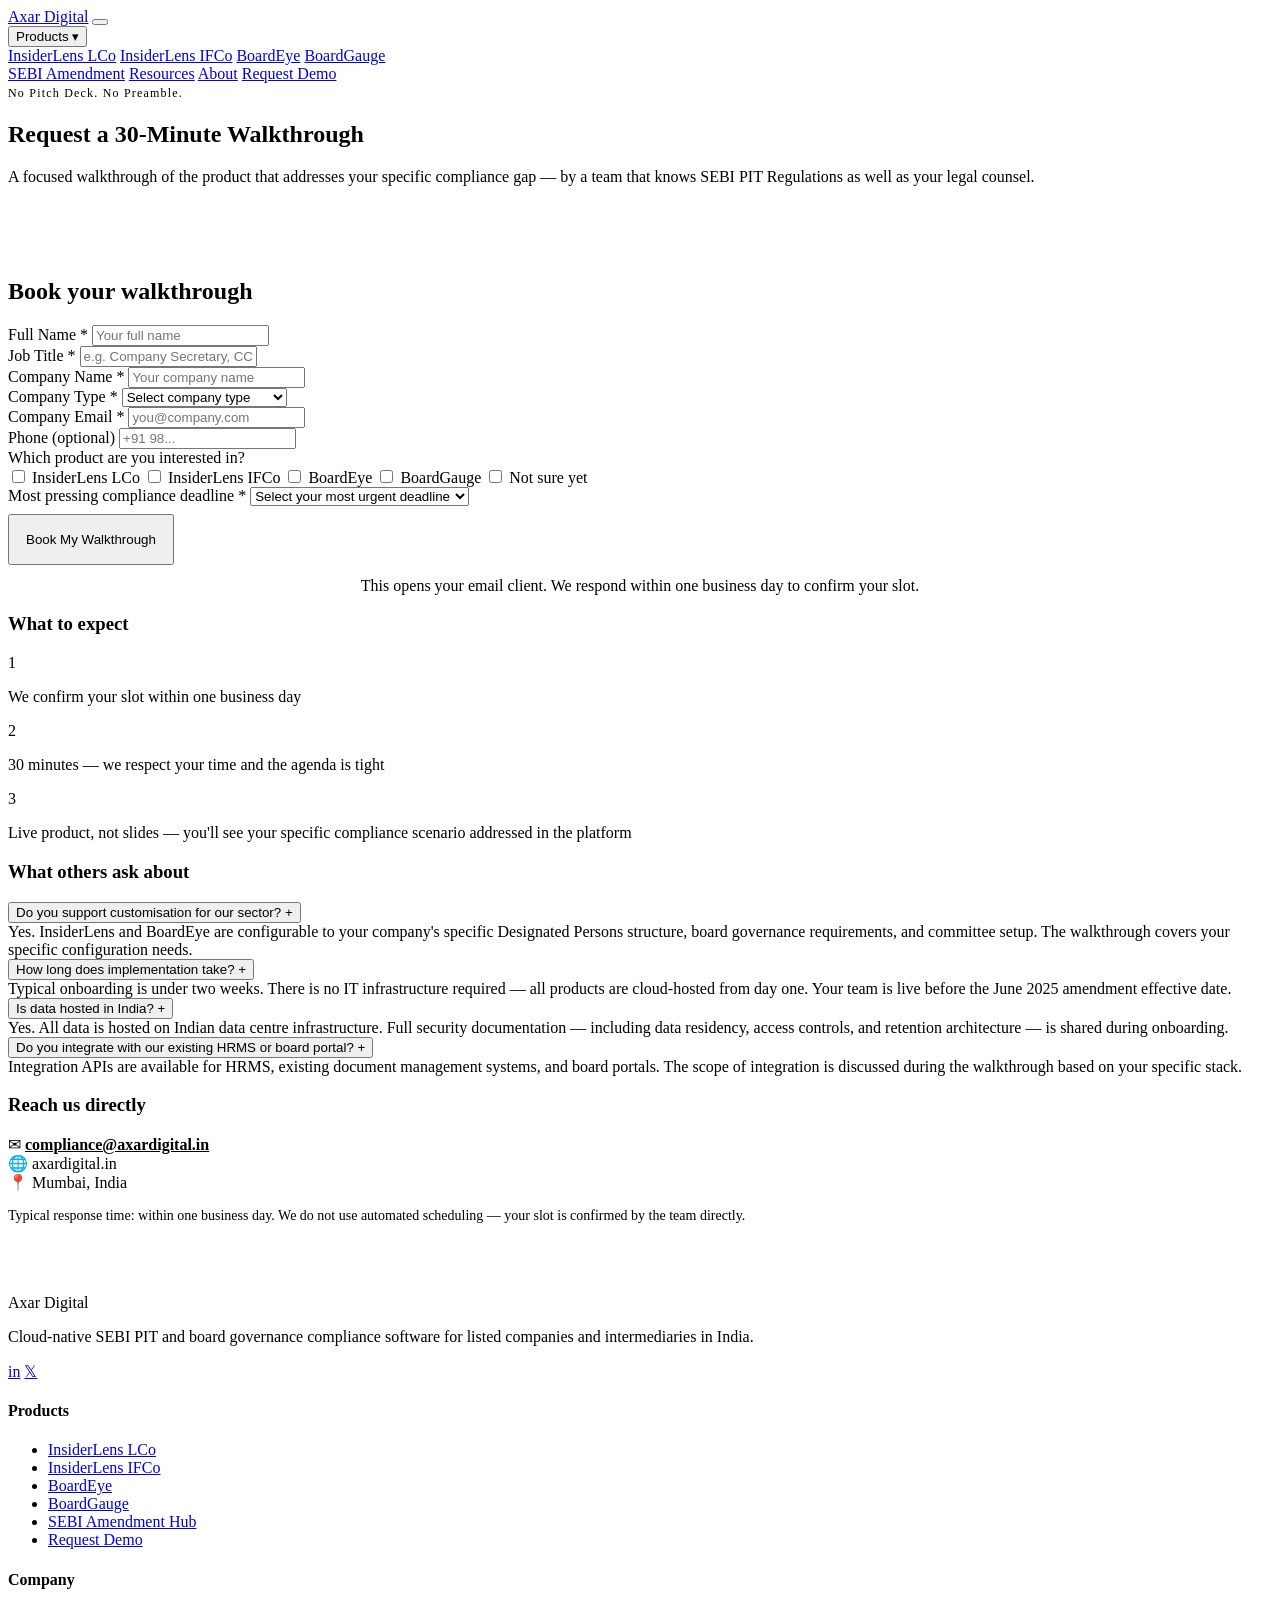
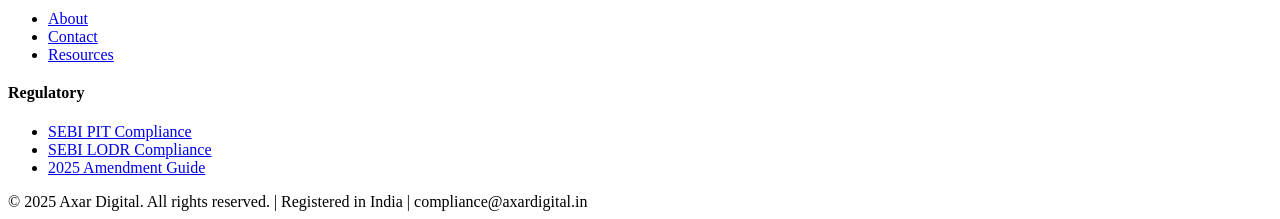
==== demo.html @ fefb60ac "Add files via upload" ====
<!DOCTYPE html>
<html lang="en">
<head>
  <meta charset="UTF-8" />
  <meta name="viewport" content="width=device-width, initial-scale=1.0" />
  <title>Request a Demo | Axar Digital — SEBI PIT Compliance Software</title>
  <meta name="description" content="Book a 30-minute product walkthrough with Axar Digital. No slides. Live demo of InsiderLens, BoardEye, or BoardGauge — tailored to your SEBI compliance gap." />
  <link rel="stylesheet" href="css/style.css" />
</head>
<body>

<!-- NAV (simplified — logo + CTA only on demo page) -->
<nav id="nav">
  <div class="container nav-inner">
    <a href="index.html" class="nav-logo">Axar Digital</a>
    <button class="hamburger" id="hamburger" aria-label="Toggle menu" aria-expanded="false">
      <span></span><span></span><span></span>
    </button>
    <div class="nav-links" id="nav-links">
      <div class="nav-item dropdown">
        <button class="nav-link dropdown-trigger" aria-expanded="false">Products ▾</button>
        <div class="dropdown-menu">
          <a href="products/insiderlens-lco.html" class="dropdown-item">InsiderLens LCo</a>
          <a href="products/insiderlens-ifco.html" class="dropdown-item">InsiderLens IFCo</a>
          <a href="products/boardeye.html" class="dropdown-item">BoardEye</a>
          <a href="products/boardgauge.html" class="dropdown-item">BoardGauge</a>
        </div>
      </div>
      <a href="sebi-pit-amendment-2025.html" class="nav-link">SEBI Amendment</a>
      <a href="index.html#resources" class="nav-link">Resources</a>
      <a href="index.html#about" class="nav-link">About</a>
      <a href="demo.html" class="btn btn-primary btn-sm">Request Demo</a>
    </div>
  </div>
</nav>
<div class="nav-spacer"></div>

<!-- HERO -->
<section class="demo-hero">
  <div class="container">
    <span class="label label--white" style="font-size:0.75rem;letter-spacing:0.1em;">No Pitch Deck. No Preamble.</span>
    <h1>Request a 30-Minute Walkthrough</h1>
    <p>A focused walkthrough of the product that addresses your specific compliance gap — by a team that knows SEBI PIT Regulations as well as your legal counsel.</p>
  </div>
</section>

<!-- DEMO LAYOUT -->
<section style="background:var(--light);padding:56px 0;">
  <div class="container">
    <div class="demo-layout">

      <!-- FORM -->
      <div class="demo-form-card">
        <h2>Book your walkthrough</h2>
        <form action="mailto:compliance@axardigital.in" method="get" enctype="text/plain">
          <input type="hidden" name="subject" value="Demo Request — Axar Digital Website" />

          <div class="form-group">
            <label class="form-label" for="d-name">Full Name *</label>
            <input class="form-control" type="text" id="d-name" name="Full_Name" required placeholder="Your full name" />
          </div>

          <div class="form-group">
            <label class="form-label" for="d-title">Job Title *</label>
            <input class="form-control" type="text" id="d-title" name="Job_Title" required placeholder="e.g. Company Secretary, CCO, CFO" />
          </div>

          <div class="form-group">
            <label class="form-label" for="d-company">Company Name *</label>
            <input class="form-control" type="text" id="d-company" name="Company_Name" required placeholder="Your company name" />
          </div>

          <div class="form-group">
            <label class="form-label" for="d-type">Company Type *</label>
            <select class="form-control" id="d-type" name="Company_Type" required>
              <option value="" disabled selected>Select company type</option>
              <option>NSE-Listed Company</option>
              <option>BSE-Listed Company</option>
              <option>SEBI-Registered Broker</option>
              <option>Investment Manager</option>
              <option>Research Analyst</option>
              <option>Investment Bank</option>
              <option>Other</option>
            </select>
          </div>

          <div class="form-group">
            <label class="form-label" for="d-email">Company Email *</label>
            <input class="form-control" type="email" id="d-email" name="Email" required placeholder="you@company.com" />
          </div>

          <div class="form-group">
            <label class="form-label" for="d-phone">Phone <span style="font-weight:400;color:var(--grey);">(optional)</span></label>
            <input class="form-control" type="tel" id="d-phone" name="Phone" placeholder="+91 98..." />
          </div>

          <div class="form-group">
            <label class="form-label">Which product are you interested in?</label>
            <div class="checkbox-group">
              <label class="checkbox-item"><input type="checkbox" name="Product" value="InsiderLens LCo" /> InsiderLens LCo</label>
              <label class="checkbox-item"><input type="checkbox" name="Product" value="InsiderLens IFCo" /> InsiderLens IFCo</label>
              <label class="checkbox-item"><input type="checkbox" name="Product" value="BoardEye" /> BoardEye</label>
              <label class="checkbox-item"><input type="checkbox" name="Product" value="BoardGauge" /> BoardGauge</label>
              <label class="checkbox-item"><input type="checkbox" name="Product" value="Not sure yet" /> Not sure yet</label>
            </div>
          </div>

          <div class="form-group">
            <label class="form-label" for="d-deadline">Most pressing compliance deadline *</label>
            <select class="form-control" id="d-deadline" name="Deadline" required>
              <option value="" disabled selected>Select your most urgent deadline</option>
              <option>June 2025 SEBI PIT Amendment</option>
              <option>Upcoming SEBI Inspection</option>
              <option>Annual Board Evaluation</option>
              <option>Board Meeting This Quarter</option>
              <option>General Compliance Review</option>
            </select>
          </div>

          <button type="submit" class="btn btn-primary btn-full" style="margin-top:8px;padding:16px;">Book My Walkthrough</button>
          <p class="form-note" style="text-align:center;margin-top:12px;">This opens your email client. We respond within one business day to confirm your slot.</p>
        </form>
      </div>

      <!-- ASIDE -->
      <div class="demo-aside">

        <!-- What to expect -->
        <div class="demo-aside-card">
          <h3>What to expect</h3>
          <div class="step-list">
            <div class="step-item">
              <div class="step-num">1</div>
              <p class="step-text">We confirm your slot within one business day</p>
            </div>
            <div class="step-item">
              <div class="step-num">2</div>
              <p class="step-text">30 minutes — we respect your time and the agenda is tight</p>
            </div>
            <div class="step-item">
              <div class="step-num">3</div>
              <p class="step-text">Live product, not slides — you'll see your specific compliance scenario addressed in the platform</p>
            </div>
          </div>
        </div>

        <!-- FAQ accordion -->
        <div class="demo-aside-card">
          <h3>What others ask about</h3>
          <div class="faq-list">

            <div class="faq-item">
              <button class="faq-question" aria-expanded="false">
                Do you support customisation for our sector?
                <span class="faq-icon">+</span>
              </button>
              <div class="faq-answer">
                Yes. InsiderLens and BoardEye are configurable to your company's specific Designated Persons structure, board governance requirements, and committee setup. The walkthrough covers your specific configuration needs.
              </div>
            </div>

            <div class="faq-item">
              <button class="faq-question" aria-expanded="false">
                How long does implementation take?
                <span class="faq-icon">+</span>
              </button>
              <div class="faq-answer">
                Typical onboarding is under two weeks. There is no IT infrastructure required — all products are cloud-hosted from day one. Your team is live before the June 2025 amendment effective date.
              </div>
            </div>

            <div class="faq-item">
              <button class="faq-question" aria-expanded="false">
                Is data hosted in India?
                <span class="faq-icon">+</span>
              </button>
              <div class="faq-answer">
                Yes. All data is hosted on Indian data centre infrastructure. Full security documentation — including data residency, access controls, and retention architecture — is shared during onboarding.
              </div>
            </div>

            <div class="faq-item">
              <button class="faq-question" aria-expanded="false">
                Do you integrate with our existing HRMS or board portal?
                <span class="faq-icon">+</span>
              </button>
              <div class="faq-answer">
                Integration APIs are available for HRMS, existing document management systems, and board portals. The scope of integration is discussed during the walkthrough based on your specific stack.
              </div>
            </div>

          </div>
        </div>

        <!-- Contact block -->
        <div class="demo-aside-card">
          <h3>Reach us directly</h3>
          <div class="contact-block">
            <div class="contact-item">
              <span class="contact-icon">✉</span>
              <a href="mailto:compliance@axardigital.in" style="color:var(--amber);font-weight:600;">compliance@axardigital.in</a>
            </div>
            <div class="contact-item">
              <span class="contact-icon">🌐</span>
              <span>axardigital.in</span>
            </div>
            <div class="contact-item">
              <span class="contact-icon">📍</span>
              <span>Mumbai, India</span>
            </div>
          </div>
          <p style="margin-top:16px;font-size:0.875rem;color:var(--grey);">Typical response time: within one business day. We do not use automated scheduling — your slot is confirmed by the team directly.</p>
        </div>

      </div>
    </div>
  </div>
</section>

<!-- FOOTER -->
<footer class="footer" id="about">
  <div class="container footer-grid">
    <div class="footer-col">
      <div class="footer-logo">Axar Digital</div>
      <p class="footer-tagline">Cloud-native SEBI PIT and board governance compliance software for listed companies and intermediaries in India.</p>
      <div class="footer-social">
        <a href="#" aria-label="LinkedIn">in</a>
        <a href="#" aria-label="Twitter">𝕏</a>
      </div>
    </div>
    <div class="footer-col">
      <h4>Products</h4>
      <ul>
        <li><a href="products/insiderlens-lco.html">InsiderLens LCo</a></li>
        <li><a href="products/insiderlens-ifco.html">InsiderLens IFCo</a></li>
        <li><a href="products/boardeye.html">BoardEye</a></li>
        <li><a href="products/boardgauge.html">BoardGauge</a></li>
        <li><a href="sebi-pit-amendment-2025.html">SEBI Amendment Hub</a></li>
        <li><a href="demo.html">Request Demo</a></li>
      </ul>
    </div>
    <div class="footer-col">
      <h4>Company</h4>
      <ul>
        <li><a href="index.html#about">About</a></li>
        <li><a href="demo.html">Contact</a></li>
        <li><a href="index.html#resources">Resources</a></li>
      </ul>
      <h4 style="margin-top:20px;">Regulatory</h4>
      <ul>
        <li><a href="products/insiderlens-lco.html">SEBI PIT Compliance</a></li>
        <li><a href="products/boardeye.html">SEBI LODR Compliance</a></li>
        <li><a href="sebi-pit-amendment-2025.html">2025 Amendment Guide</a></li>
      </ul>
    </div>
  </div>
  <div class="footer-bottom">
    <div class="container">© 2025 Axar Digital. All rights reserved. | Registered in India | compliance@axardigital.in</div>
  </div>
</footer>

<script src="js/main.js"></script>
</body>
</html>
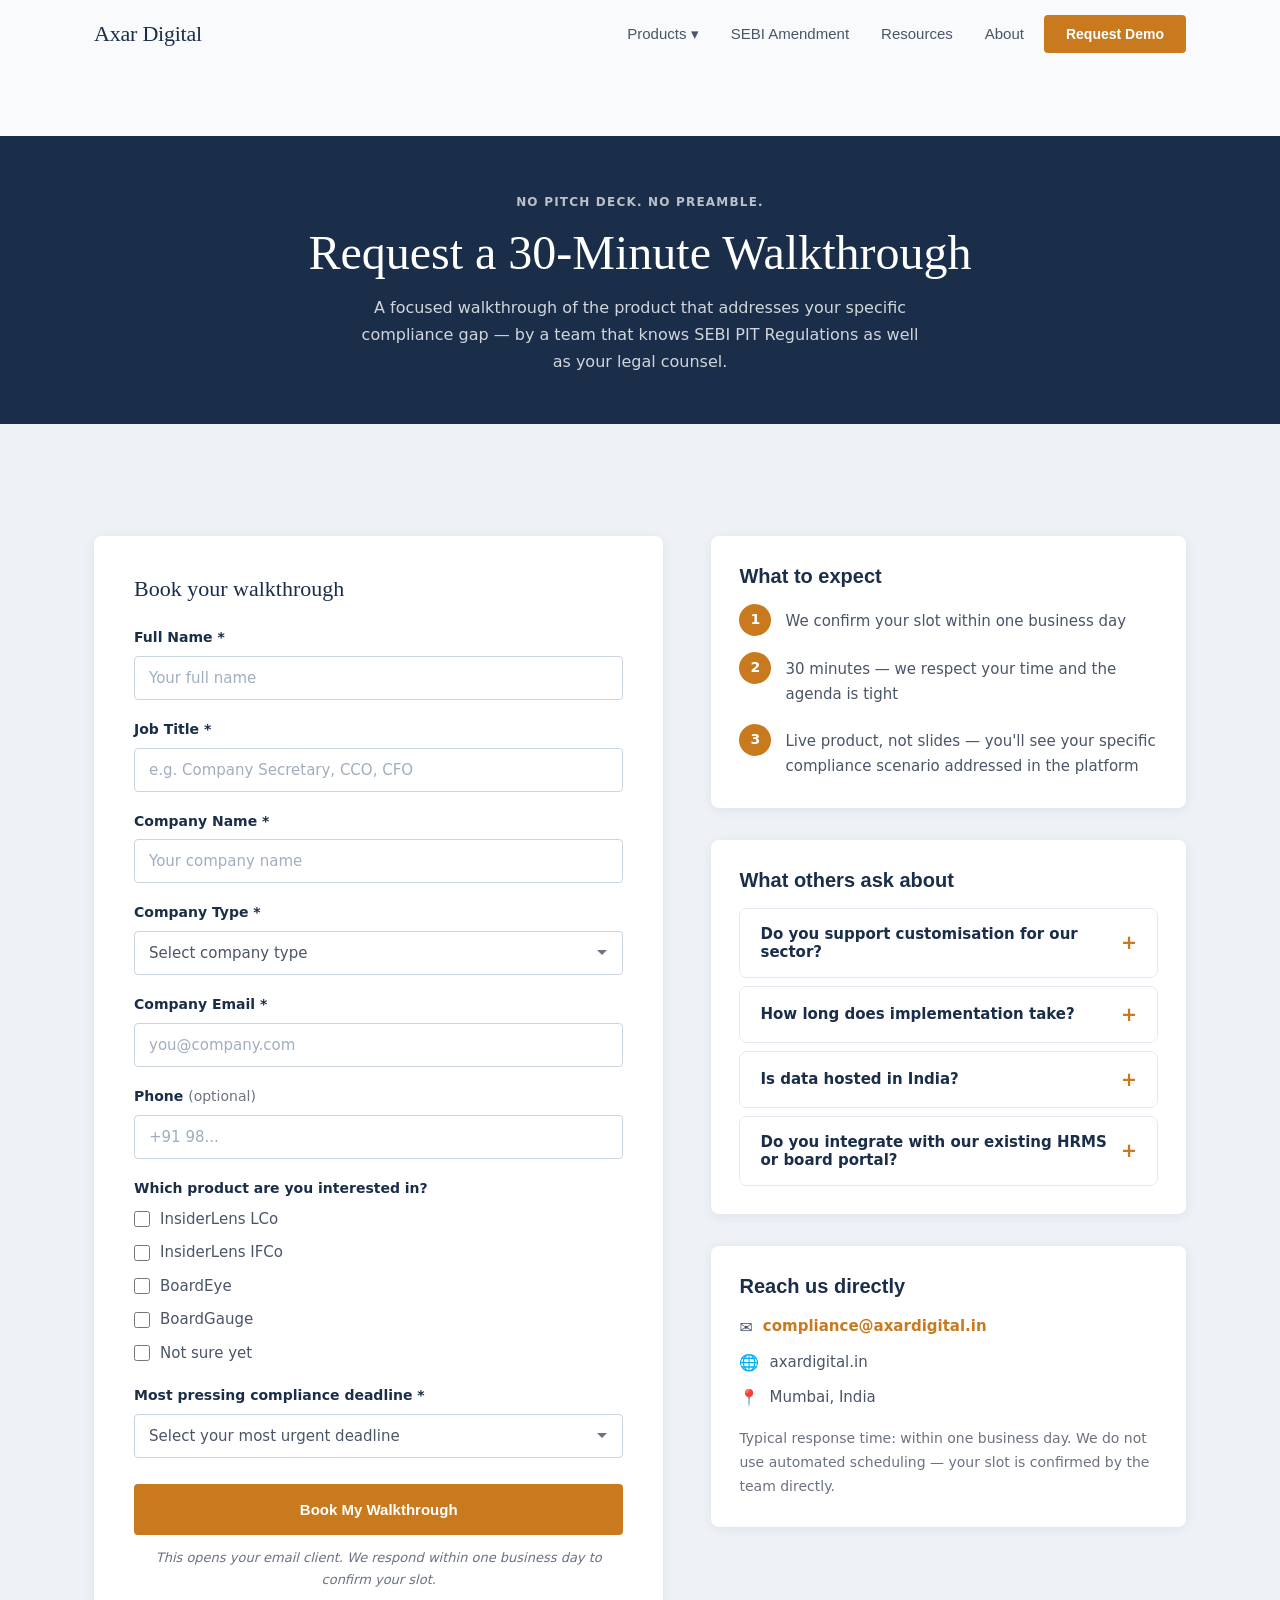
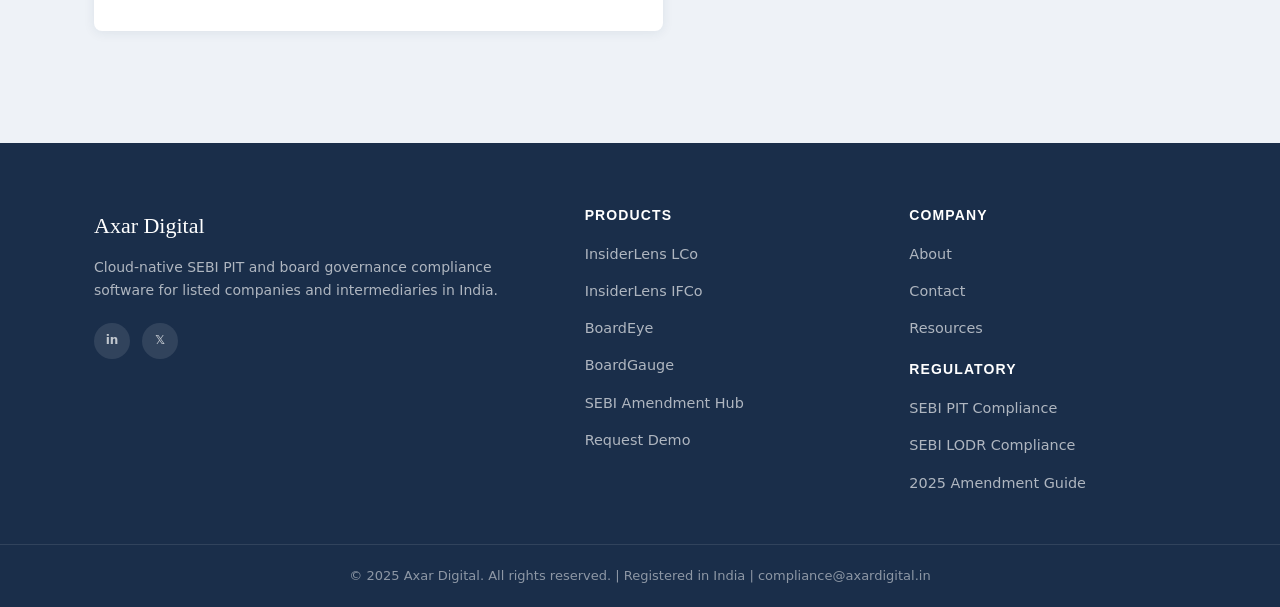
==== commit 42e2733a: "Add favicon link to demo.html" ====
--- a/demo.html
+++ b/demo.html
@@ -6,6 +6,7 @@
   <title>Request a Demo | Axar Digital — SEBI PIT Compliance Software</title>
   <meta name="description" content="Book a 30-minute product walkthrough with Axar Digital. No slides. Live demo of InsiderLens, BoardEye, or BoardGauge — tailored to your SEBI compliance gap." />
   <link rel="stylesheet" href="css/style.css" />
+  <link rel="icon" type="image/x-icon" href="favicon.ico" />
 </head>
 <body>
 
--- a/css/style.css
+++ b/css/style.css
@@ -0,0 +1,577 @@
+/* ============================================================
+   AXAR DIGITAL — STYLESHEET
+   Design system: Navy / Amber / Slate
+   ============================================================ */
+
+/* 1. RESET
+   ============================================================ */
+*, *::before, *::after { box-sizing: border-box; margin: 0; padding: 0; }
+html { scroll-behavior: smooth; -webkit-text-size-adjust: 100%; }
+img, svg { display: block; max-width: 100%; }
+button { cursor: pointer; border: none; background: none; font-family: inherit; }
+a { text-decoration: none; color: inherit; }
+ul, ol { list-style: none; }
+input, select, textarea { font-family: inherit; }
+
+/* 2. CUSTOM PROPERTIES
+   ============================================================ */
+:root {
+  --navy:      #1A2E4A;
+  --amber:     #C97A1E;
+  --amber-dark:#A8651A;
+  --slate:     #4A5568;
+  --light:     #EEF2F7;
+  --off-white: #F8FAFC;
+  --white:     #FFFFFF;
+  --red:       #C0392B;
+  --green:     #1A6B3A;
+  --grey:      #6B7280;
+  --amber-bg:  #FFF8EE;
+  --red-bg:    #FEF2F2;
+  --green-bg:  #F0FBF5;
+  --teal:      #0D5C6E;
+  --purple:    #4A2E7A;
+  --forest:    #1A4A2E;
+
+  --shadow-card: 0 2px 12px rgba(26,46,74,0.08);
+  --shadow-nav:  0 2px 16px rgba(26,46,74,0.12);
+
+  --radius-card: 8px;
+  --radius-btn:  4px;
+  --radius-tag:  2px;
+
+  --section-py:   80px;
+  --container-w:  1140px;
+  --container-px: 24px;
+  --gap-card:     24px;
+}
+
+/* 3. BASE TYPOGRAPHY
+   ============================================================ */
+@import url('https://fonts.googleapis.com/css2?family=DM+Serif+Display&family=DM+Sans:wght@400;500;600;700&display=swap');
+
+html { font-size: 16px; }
+body {
+  font-family: 'DM Sans', system-ui, sans-serif;
+  font-size: 1rem;
+  line-height: 1.7;
+  color: var(--slate);
+  background: var(--off-white);
+  -webkit-font-smoothing: antialiased;
+}
+
+h1, h2, h3, h4 { line-height: 1.2; color: var(--navy); }
+h1 { font-family: 'DM Serif Display', Georgia, serif; font-size: clamp(2rem, 5vw, 3rem); font-weight: 400; }
+h2 { font-family: 'DM Serif Display', Georgia, serif; font-size: clamp(1.5rem, 3.5vw, 2rem); font-weight: 400; }
+h3 { font-family: 'DM Sans', sans-serif; font-size: 1.25rem; font-weight: 700; }
+h4 { font-family: 'DM Sans', sans-serif; font-size: 1rem; font-weight: 700; }
+p  { margin-bottom: 0.75rem; }
+p:last-child { margin-bottom: 0; }
+strong { font-weight: 700; color: var(--navy); }
+small, .text-sm { font-size: 0.875rem; color: var(--grey); }
+
+/* 4. LAYOUT UTILITIES
+   ============================================================ */
+.container {
+  max-width: var(--container-w);
+  margin-left: auto;
+  margin-right: auto;
+  padding-left: var(--container-px);
+  padding-right: var(--container-px);
+}
+
+.section { padding: var(--section-py) 0; }
+.section--light  { background: var(--light); }
+.section--navy   { background: var(--navy); }
+.section--white  { background: var(--white); }
+.section--amber  { background: var(--amber); }
+
+.grid-2  { display: grid; grid-template-columns: 1fr 1fr; gap: var(--gap-card); }
+.grid-3  { display: grid; grid-template-columns: repeat(3, 1fr); gap: var(--gap-card); }
+.grid-4  { display: grid; grid-template-columns: repeat(4, 1fr); gap: var(--gap-card); }
+.flex-row { display: flex; align-items: center; gap: 16px; }
+.flex-col { display: flex; flex-direction: column; gap: 16px; }
+.flex-center { display: flex; align-items: center; justify-content: center; }
+.text-center { text-align: center; }
+.text-white  { color: var(--white); }
+.text-amber  { color: var(--amber); }
+.text-navy   { color: var(--navy); }
+.text-grey   { color: var(--grey); }
+.mt-8  { margin-top: 8px; }
+.mt-16 { margin-top: 16px; }
+.mt-24 { margin-top: 24px; }
+.mt-32 { margin-top: 32px; }
+.mt-48 { margin-top: 48px; }
+.mb-8  { margin-bottom: 8px; }
+.mb-16 { margin-bottom: 16px; }
+.mb-24 { margin-bottom: 24px; }
+.mb-32 { margin-bottom: 32px; }
+.mb-48 { margin-bottom: 48px; }
+
+/* 5. COMPONENTS
+   ============================================================ */
+
+/* Buttons */
+.btn {
+  display: inline-flex; align-items: center; justify-content: center;
+  padding: 14px 28px; font-family: 'DM Sans', sans-serif;
+  font-size: 0.9375rem; font-weight: 600; border-radius: var(--radius-btn);
+  transition: background 0.2s, color 0.2s, border-color 0.2s;
+  white-space: nowrap; line-height: 1;
+}
+.btn-primary { background: var(--amber); color: var(--white); border: 2px solid var(--amber); }
+.btn-primary:hover { background: var(--amber-dark); border-color: var(--amber-dark); }
+.btn-secondary { background: transparent; color: var(--navy); border: 2px solid var(--navy); }
+.btn-secondary:hover { background: var(--navy); color: var(--white); }
+.btn-outline-white { background: transparent; color: var(--white); border: 2px solid var(--white); }
+.btn-outline-white:hover { background: var(--white); color: var(--navy); }
+.btn-white { background: var(--white); color: var(--navy); border: 2px solid var(--white); }
+.btn-white:hover { background: var(--off-white); }
+.btn-sm { padding: 10px 20px; font-size: 0.875rem; }
+.btn-lg { padding: 18px 36px; font-size: 1rem; }
+.btn-full { width: 100%; }
+
+/* Tags */
+.tag {
+  display: inline-block; padding: 4px 10px;
+  font-size: 0.75rem; font-weight: 600; letter-spacing: 0.03em;
+  border-radius: var(--radius-tag); text-transform: uppercase;
+}
+.tag-amber { background: var(--amber-bg); color: var(--amber); border: 1px solid var(--amber); }
+.tag-navy  { background: var(--light); color: var(--navy); border: 1px solid var(--navy); }
+.tag-red   { background: var(--red-bg); color: var(--red); }
+.tag-green { background: var(--green-bg); color: var(--green); }
+
+/* Label (small uppercase above headings) */
+.label {
+  display: block; font-size: 0.8125rem; font-weight: 600;
+  letter-spacing: 0.12em; text-transform: uppercase; color: var(--amber);
+  margin-bottom: 12px;
+}
+.label--white { color: rgba(255,255,255,0.7); }
+
+/* Cards */
+.card {
+  background: var(--white); border-radius: var(--radius-card);
+  box-shadow: var(--shadow-card); padding: 32px; overflow: hidden;
+  transition: box-shadow 0.2s;
+}
+.card:hover { box-shadow: 0 4px 24px rgba(26,46,74,0.13); }
+.card--accent-top { border-top: 4px solid var(--navy); }
+.card--accent-navy   { border-top: 4px solid var(--navy); }
+.card--accent-teal   { border-top: 4px solid var(--teal); }
+.card--accent-purple { border-top: 4px solid var(--purple); }
+.card--accent-forest { border-top: 4px solid var(--forest); }
+.card--accent-amber  { border-left: 4px solid var(--amber); border-radius: 0 var(--radius-card) var(--radius-card) 0; }
+.card--light { background: var(--light); box-shadow: none; }
+.card--navy-dark { background: rgba(255,255,255,0.06); border: 1px solid rgba(255,255,255,0.14); border-radius: var(--radius-card); padding: 32px; text-align: center; }
+
+/* Feature card */
+.feature-card {
+  background: var(--white); border-left: 4px solid var(--amber);
+  border-radius: 0 var(--radius-card) var(--radius-card) 0;
+  padding: 24px 24px 24px 28px; box-shadow: var(--shadow-card);
+}
+.feature-card h3 { font-size: 1rem; margin-bottom: 6px; }
+.feature-card p  { font-size: 0.9375rem; margin: 0; }
+
+/* Stat bar */
+.stat-bar {
+  background: var(--navy); padding: 32px 0;
+}
+.stat-bar .stat-item {
+  text-align: center; padding: 0 24px;
+  border-right: 1px solid rgba(255,255,255,0.15);
+}
+.stat-bar .stat-item:last-child { border-right: none; }
+.stat-bar .stat-num {
+  font-family: 'DM Serif Display', serif; font-size: 2rem;
+  color: var(--amber); display: block; line-height: 1;
+}
+.stat-bar .stat-label { color: rgba(255,255,255,0.75); font-size: 0.875rem; margin-top: 6px; }
+.stat-bar-grid { display: grid; grid-template-columns: repeat(3, 1fr); }
+
+/* Outcome rows */
+.outcome-list { display: flex; flex-direction: column; gap: 12px; }
+.outcome-item {
+  display: flex; align-items: flex-start; gap: 12px;
+  background: var(--green-bg); border-left: 4px solid var(--green);
+  padding: 14px 20px; border-radius: 0 var(--radius-card) var(--radius-card) 0;
+  font-size: 0.9375rem;
+}
+.outcome-icon {
+  flex-shrink: 0; width: 22px; height: 22px; background: var(--green);
+  border-radius: 50%; display: flex; align-items: center; justify-content: center;
+  color: white; font-size: 12px; font-weight: 700; margin-top: 1px;
+}
+
+/* Competitor callout band */
+.callout-band {
+  padding: 32px; border-radius: var(--radius-card); margin: 40px 0;
+}
+.callout-band--amber { background: var(--amber-bg); border-left: 4px solid var(--amber); }
+.callout-band--red   { background: var(--red-bg); border-left: 4px solid var(--red); }
+.callout-band--navy  { background: var(--light); border-left: 4px solid var(--navy); }
+.callout-band--teal  { background: #EEF7FA; border-left: 4px solid var(--teal); }
+.callout-band--purple { background: #F3EEF8; border-left: 4px solid var(--purple); }
+.callout-band--forest { background: #EEF6F0; border-left: 4px solid var(--forest); }
+.callout-band strong { color: var(--navy); }
+
+/* Comparison table */
+.comparison-table { width: 100%; border-collapse: collapse; border-radius: var(--radius-card); overflow: hidden; box-shadow: var(--shadow-card); }
+.comparison-table th {
+  background: var(--navy); color: var(--white); padding: 14px 16px;
+  font-size: 0.9rem; font-weight: 600; text-align: left;
+}
+.comparison-table td {
+  padding: 13px 16px; font-size: 0.9rem; border-bottom: 1px solid #E2E8F0;
+  vertical-align: middle;
+}
+.comparison-table tr:nth-child(even) td { background: #F8FAFC; }
+.comparison-table tr:last-child td { border-bottom: none; }
+.comparison-table td:first-child { font-weight: 600; color: var(--navy); }
+.check-yes   { color: var(--green); font-size: 1.1rem; font-weight: 700; }
+.check-no    { color: var(--red);   font-size: 1.1rem; font-weight: 700; }
+.check-part  { color: var(--amber); font-size: 0.85rem; font-weight: 600; }
+.check-badge {
+  display: inline-flex; align-items: center; justify-content: center;
+  width: 26px; height: 26px; border-radius: 50%;
+  font-size: 0.75rem; font-weight: 700;
+}
+.badge-yes    { background: var(--green-bg); color: var(--green); }
+.badge-no     { background: var(--red-bg);   color: var(--red); }
+.badge-part   { background: var(--amber-bg); color: var(--amber); font-size: 0.65rem; }
+
+/* Objections table */
+.obj-table { width: 100%; border-collapse: collapse; border-radius: var(--radius-card); overflow: hidden; box-shadow: var(--shadow-card); }
+.obj-table th { background: var(--navy); color: var(--white); padding: 14px 20px; font-size: 0.9rem; font-weight: 600; text-align: left; }
+.obj-table td { padding: 16px 20px; font-size: 0.9rem; border-bottom: 1px solid #E2E8F0; vertical-align: top; }
+.obj-table tr:last-child td { border-bottom: none; }
+.obj-table td:first-child { background: var(--red-bg); color: var(--red); font-weight: 600; width: 35%; }
+.obj-table td:last-child  { background: var(--green-bg); }
+
+/* FAQ Accordion */
+.faq-list { display: flex; flex-direction: column; gap: 8px; }
+.faq-item { border: 1px solid #E2E8F0; border-radius: var(--radius-card); overflow: hidden; }
+.faq-question {
+  width: 100%; padding: 16px 20px; text-align: left;
+  font-size: 0.9375rem; font-weight: 600; color: var(--navy);
+  background: var(--white); display: flex; justify-content: space-between; align-items: center;
+  transition: background 0.15s;
+}
+.faq-question:hover { background: var(--light); }
+.faq-question .faq-icon { transition: transform 0.25s; font-size: 1.2rem; color: var(--amber); flex-shrink: 0; }
+.faq-question[aria-expanded="true"] .faq-icon { transform: rotate(45deg); }
+.faq-answer { padding: 0 20px; max-height: 0; overflow: hidden; transition: max-height 0.3s ease, padding 0.3s; font-size: 0.9375rem; }
+.faq-answer.open { max-height: 200px; padding: 0 20px 16px; }
+
+/* Forms */
+.form-group { display: flex; flex-direction: column; gap: 6px; margin-bottom: 18px; }
+.form-label { font-size: 0.875rem; font-weight: 600; color: var(--navy); }
+.form-control {
+  padding: 12px 14px; border: 1.5px solid #CBD5E0; border-radius: var(--radius-btn);
+  font-size: 0.9375rem; color: var(--slate); background: var(--white);
+  transition: border-color 0.2s, box-shadow 0.2s; outline: none;
+}
+.form-control:focus { border-color: var(--amber); box-shadow: 0 0 0 3px rgba(201,122,30,0.12); }
+.form-control::placeholder { color: #A0AEC0; }
+select.form-control { appearance: none; background-image: url("data:image/svg+xml,%3Csvg xmlns='http://www.w3.org/2000/svg' width='12' height='8' viewBox='0 0 12 8'%3E%3Cpath fill='%236B7280' d='M1 1l5 5 5-5'/%3E%3C/svg%3E"); background-repeat: no-repeat; background-position: right 14px center; padding-right: 36px; }
+.checkbox-group { display: flex; flex-direction: column; gap: 8px; }
+.checkbox-item { display: flex; align-items: center; gap: 10px; font-size: 0.9375rem; cursor: pointer; }
+.checkbox-item input[type="checkbox"] { width: 16px; height: 16px; accent-color: var(--amber); }
+.form-note { font-size: 0.8125rem; color: var(--grey); font-style: italic; margin-top: 6px; }
+
+/* Reassurance number circles */
+.step-list { display: flex; flex-direction: column; gap: 16px; }
+.step-item { display: flex; align-items: flex-start; gap: 14px; }
+.step-num {
+  flex-shrink: 0; width: 32px; height: 32px; background: var(--amber);
+  border-radius: 50%; color: var(--white); font-weight: 700;
+  font-size: 0.875rem; display: flex; align-items: center; justify-content: center;
+}
+.step-text { font-size: 0.9375rem; padding-top: 5px; }
+
+/* Stat pills */
+.stat-pill {
+  display: inline-flex; align-items: center; gap: 8px;
+  background: var(--white); color: var(--navy);
+  padding: 8px 18px; border-radius: 999px; font-size: 0.875rem; font-weight: 600;
+  box-shadow: var(--shadow-card);
+}
+.stat-pill span { color: var(--amber); font-weight: 700; }
+
+/* Buyer+Problem two col */
+.bp-col {
+  padding: 32px; border-radius: 0 var(--radius-card) var(--radius-card) 0;
+}
+.bp-col--built { background: var(--light); border-left: 4px solid var(--navy); }
+.bp-col--risk  { background: var(--red-bg); border-left: 4px solid var(--red); }
+.bp-col .bp-label { font-size: 0.75rem; font-weight: 700; text-transform: uppercase; letter-spacing: 0.1em; margin-bottom: 10px; }
+.bp-col--built .bp-label { color: var(--navy); }
+.bp-col--risk  .bp-label { color: var(--red); }
+.bp-col p { font-size: 0.9375rem; }
+
+/* Amendment action card */
+.action-card {
+  background: var(--white); border-radius: var(--radius-card);
+  box-shadow: var(--shadow-card); padding: 28px;
+}
+.action-tag {
+  display: inline-block; background: var(--red-bg); color: var(--red);
+  font-size: 0.75rem; font-weight: 700; padding: 4px 10px;
+  border-radius: var(--radius-tag); margin-top: 12px;
+}
+.enforcement-card {
+  background: var(--white); border-left: 4px solid var(--red);
+  border-radius: 0 var(--radius-card) var(--radius-card) 0;
+  padding: 24px 28px; box-shadow: var(--shadow-card);
+}
+
+/* Logo placeholder boxes */
+.logo-placeholder {
+  background: var(--light); border: 1px solid #CBD5E0;
+  border-radius: 6px; padding: 16px 24px;
+  font-size: 0.8125rem; font-weight: 600; color: var(--grey);
+  text-align: center; white-space: nowrap;
+}
+
+/* Contact info block */
+.contact-block { display: flex; flex-direction: column; gap: 8px; margin-top: 8px; }
+.contact-item { display: flex; align-items: center; gap: 10px; font-size: 0.9375rem; }
+.contact-icon { font-size: 1rem; }
+
+/* 6. NAVIGATION
+   ============================================================ */
+.nav {
+  position: fixed; top: 0; left: 0; right: 0; z-index: 1000;
+  background: var(--white); border-bottom: 1px solid transparent;
+  transition: box-shadow 0.25s, border-color 0.25s;
+}
+.nav.scrolled {
+  box-shadow: var(--shadow-nav);
+  border-bottom-color: #E2E8F0;
+}
+.nav-inner {
+  display: flex; align-items: center; justify-content: space-between;
+  height: 68px;
+}
+.nav-logo {
+  font-family: 'DM Serif Display', Georgia, serif;
+  font-size: 1.375rem; color: var(--navy); font-weight: 400;
+  letter-spacing: -0.01em; flex-shrink: 0;
+}
+.nav-links {
+  display: flex; align-items: center; gap: 8px;
+}
+.nav-link {
+  font-size: 0.9375rem; color: var(--slate); padding: 8px 12px;
+  border-radius: var(--radius-btn); transition: color 0.15s, background 0.15s;
+  background: none; border: none; font-family: 'DM Sans', sans-serif;
+  font-weight: 500; cursor: pointer;
+}
+.nav-link:hover, .nav-link.active { color: var(--amber); }
+
+/* Dropdown */
+.nav-item { position: relative; }
+.dropdown-menu {
+  position: absolute; top: calc(100% + 8px); left: 0;
+  background: var(--white); border-radius: var(--radius-card);
+  box-shadow: 0 8px 32px rgba(26,46,74,0.14); min-width: 210px;
+  padding: 8px; opacity: 0; visibility: hidden;
+  transform: translateY(-8px); transition: opacity 0.2s, transform 0.2s, visibility 0.2s;
+  z-index: 9999;
+}
+.nav-item.open .dropdown-menu,
+.nav-item:hover .dropdown-menu { opacity: 1; visibility: visible; transform: translateY(0); }
+.dropdown-item {
+  display: block; padding: 10px 14px; font-size: 0.9rem;
+  color: var(--slate); border-radius: 6px; transition: background 0.15s, color 0.15s;
+}
+.dropdown-item:hover { background: var(--light); color: var(--amber); }
+
+/* Hamburger */
+.hamburger {
+  display: none; flex-direction: column; gap: 5px;
+  width: 32px; height: 32px; align-items: center; justify-content: center;
+}
+.hamburger span {
+  display: block; width: 22px; height: 2px; background: var(--navy);
+  border-radius: 2px; transition: transform 0.25s, opacity 0.25s;
+}
+.hamburger.open span:nth-child(1) { transform: translateY(7px) rotate(45deg); }
+.hamburger.open span:nth-child(2) { opacity: 0; }
+.hamburger.open span:nth-child(3) { transform: translateY(-7px) rotate(-45deg); }
+
+/* Nav spacer (push content below fixed nav) */
+.nav-spacer { height: 68px; }
+
+/* 7. HERO SECTIONS
+   ============================================================ */
+.hero {
+  background: var(--navy); padding: 80px 0 72px;
+  position: relative; overflow: visible;
+}
+.hero::before {
+  content: ''; position: absolute; top: -80px; right: -80px;
+  width: 400px; height: 400px; border-radius: 50%;
+  background: rgba(201,122,30,0.06); pointer-events: none;
+}
+.hero-inner { max-width: 680px; }
+.hero-inner--centre { max-width: 700px; margin: 0 auto; text-align: center; }
+.hero h1 { color: var(--white); margin-bottom: 20px; }
+.hero p  { color: rgba(255,255,255,0.82); font-size: 1.0625rem; margin-bottom: 36px; max-width: 600px; }
+.hero-inner--centre p { margin-left: auto; margin-right: auto; }
+.hero-btns { display: flex; gap: 16px; flex-wrap: wrap; }
+.hero-inner--centre .hero-btns { justify-content: center; }
+.hero-stats { display: flex; gap: 12px; flex-wrap: wrap; margin-top: 32px; }
+.hero-inner--centre .hero-stats { justify-content: center; }
+
+/* 8. TRUST RAIL
+   ============================================================ */
+.trust-rail { background: var(--white); padding: 40px 0; }
+.trust-label { text-align: center; font-size: 0.8125rem; color: var(--grey); margin-bottom: 24px; letter-spacing: 0.04em; text-transform: uppercase; }
+.trust-logos { display: flex; align-items: center; justify-content: center; flex-wrap: wrap; gap: 12px; }
+.trust-note  { text-align: center; font-size: 0.8125rem; color: var(--grey); font-style: italic; margin-top: 16px; }
+
+/* 9. PROBLEM STATEMENT
+   ============================================================ */
+.problem-section { padding: 0; }
+.problem-col { padding: 48px; }
+.problem-col--bad  { background: var(--red-bg); }
+.problem-col--good { background: var(--green-bg); }
+.problem-col h3 { margin-bottom: 20px; }
+.problem-item {
+  display: flex; align-items: flex-start; gap: 10px;
+  margin-bottom: 14px; font-size: 0.9375rem;
+}
+.problem-item:last-child { margin-bottom: 0; }
+.problem-bullet-bad  { color: var(--red);   font-weight: 700; font-size: 1.1rem; line-height: 1.5; }
+.problem-bullet-good { color: var(--green); font-weight: 700; font-size: 1.1rem; line-height: 1.5; }
+
+/* 10. AMENDMENT BANNER
+   ============================================================ */
+.amendment-banner {
+  background: var(--amber); padding: 36px 0;
+}
+.banner-inner {
+  display: flex; align-items: center; justify-content: space-between; gap: 32px;
+}
+.banner-text h3 { color: var(--white); font-size: 1.1875rem; margin-bottom: 6px; }
+.banner-text p  { color: rgba(255,255,255,0.88); margin: 0; font-size: 0.9375rem; }
+
+/* 11. FOOTER CTA BAND
+   ============================================================ */
+.footer-cta {
+  background: var(--amber); padding: 64px 0; text-align: center;
+}
+.footer-cta h2 { color: var(--white); margin-bottom: 12px; }
+.footer-cta p  { color: rgba(255,255,255,0.88); max-width: 560px; margin: 0 auto 28px; font-size: 1rem; }
+
+/* 12. FOOTER
+   ============================================================ */
+.footer { background: var(--navy); padding: 64px 0 0; }
+.footer-grid { display: grid; grid-template-columns: 1.6fr 1fr 1fr; gap: 48px; padding-bottom: 48px; }
+.footer-logo { font-family: 'DM Serif Display', serif; font-size: 1.375rem; color: var(--white); margin-bottom: 12px; }
+.footer-tagline { color: rgba(255,255,255,0.65); font-size: 0.875rem; line-height: 1.65; margin-bottom: 20px; }
+.footer-social { display: flex; gap: 12px; }
+.footer-social a {
+  width: 36px; height: 36px; background: rgba(255,255,255,0.1);
+  border-radius: 50%; display: flex; align-items: center; justify-content: center;
+  color: rgba(255,255,255,0.7); font-size: 0.75rem; font-weight: 700;
+  transition: background 0.15s, color 0.15s;
+}
+.footer-social a:hover { background: var(--amber); color: var(--white); }
+.footer-col h4 { color: var(--white); font-size: 0.875rem; font-weight: 700; text-transform: uppercase; letter-spacing: 0.08em; margin-bottom: 16px; }
+.footer-col ul { display: flex; flex-direction: column; gap: 10px; }
+.footer-col ul li a { color: rgba(255,255,255,0.65); font-size: 0.9rem; transition: color 0.15s; }
+.footer-col ul li a:hover { color: var(--amber); }
+.footer-bottom {
+  border-top: 1px solid rgba(255,255,255,0.1); padding: 20px 0;
+  font-size: 0.8125rem; color: rgba(255,255,255,0.5); text-align: center;
+}
+
+/* 13. DEMO PAGE
+   ============================================================ */
+.demo-hero {
+  background: var(--navy); padding: 56px 0 48px; text-align: center;
+}
+.demo-hero h1 { color: var(--white); }
+.demo-hero p  { color: rgba(255,255,255,0.8); max-width: 580px; margin: 12px auto 0; font-size: 1rem; }
+.demo-layout { display: grid; grid-template-columns: 1.2fr 1fr; gap: 48px; align-items: start; padding: 56px 0; }
+.demo-form-card { background: var(--white); border-radius: var(--radius-card); box-shadow: var(--shadow-card); padding: 40px; }
+.demo-form-card h2 { font-size: 1.375rem; margin-bottom: 24px; }
+.demo-aside { display: flex; flex-direction: column; gap: 32px; }
+.demo-aside-card { background: var(--white); border-radius: var(--radius-card); box-shadow: var(--shadow-card); padding: 28px; }
+.demo-aside-card h3 { margin-bottom: 16px; }
+
+/* 14. AMENDMENT HUB
+   ============================================================ */
+.checklist-download {
+  background: var(--light); border-radius: var(--radius-card); padding: 40px;
+  box-shadow: var(--shadow-card);
+}
+.checklist-download h2 { margin-bottom: 10px; }
+.checklist-download .form-row { display: grid; grid-template-columns: 1fr 1fr; gap: 16px; }
+
+/* 15. RESPONSIVE
+   ============================================================ */
+@media (max-width: 1024px) {
+  :root { --section-py: 64px; }
+  .grid-4 { grid-template-columns: repeat(2, 1fr); }
+  .footer-grid { grid-template-columns: 1fr 1fr; }
+  .footer-grid .footer-col:first-child { grid-column: 1 / -1; }
+}
+
+@media (max-width: 768px) {
+  :root { --section-py: 48px; }
+  h1 { font-size: 1.875rem; }
+  h2 { font-size: 1.5rem; }
+
+  /* Nav mobile */
+  .hamburger { display: flex; }
+  .nav-links {
+    display: none; flex-direction: column; align-items: stretch;
+    position: absolute; top: 68px; left: 0; right: 0;
+    background: var(--white); box-shadow: var(--shadow-nav);
+    padding: 16px; gap: 4px; border-top: 1px solid #E2E8F0;
+  }
+  .nav-links.open { display: flex; }
+  .nav-link { padding: 12px 16px; }
+  .dropdown-menu {
+    position: static; opacity: 1; visibility: visible;
+    transform: none; box-shadow: none; background: var(--light);
+    margin: 4px 0; padding: 4px 8px;
+  }
+  .nav-item .dropdown-menu { display: none; }
+  .nav-item.open .dropdown-menu { display: block; }
+
+  .grid-2, .grid-3, .grid-4 { grid-template-columns: 1fr; }
+  .problem-col { padding: 32px 24px; }
+  .banner-inner { flex-direction: column; text-align: center; }
+  .hero-btns { flex-direction: column; }
+  .stat-bar-grid { grid-template-columns: 1fr; }
+  .stat-bar .stat-item { border-right: none; border-bottom: 1px solid rgba(255,255,255,0.15); padding: 16px; }
+  .stat-bar .stat-item:last-child { border-bottom: none; }
+  .footer-grid { grid-template-columns: 1fr; gap: 32px; }
+  .demo-layout { grid-template-columns: 1fr; }
+  .checklist-download .form-row { grid-template-columns: 1fr; }
+  .comparison-table thead th:not(:first-child):not(:nth-child(2)) { display: none; }
+  .comparison-table tbody td:not(:first-child):not(:nth-child(2)) { display: none; }
+  .comparison-table-note { display: block; }
+  .bp-col { border-radius: 0; }
+}
+
+@media (max-width: 480px) {
+  .hero { padding: 56px 0 48px; }
+  .card { padding: 24px; }
+  .feature-card { padding: 20px 20px 20px 22px; }
+  .hero-stats { gap: 8px; }
+  .stat-pill { font-size: 0.8rem; padding: 7px 14px; }
+  .demo-form-card { padding: 24px; }
+  .obj-table td:first-child { width: 40%; }
+}
+
+/* Utility */
+.comparison-table-note { display: none; font-size: 0.8125rem; color: var(--grey); font-style: italic; margin-top: 8px; }
+.mobile-hidden { }
+@media (max-width: 768px) { .mobile-hidden { display: none; } }
